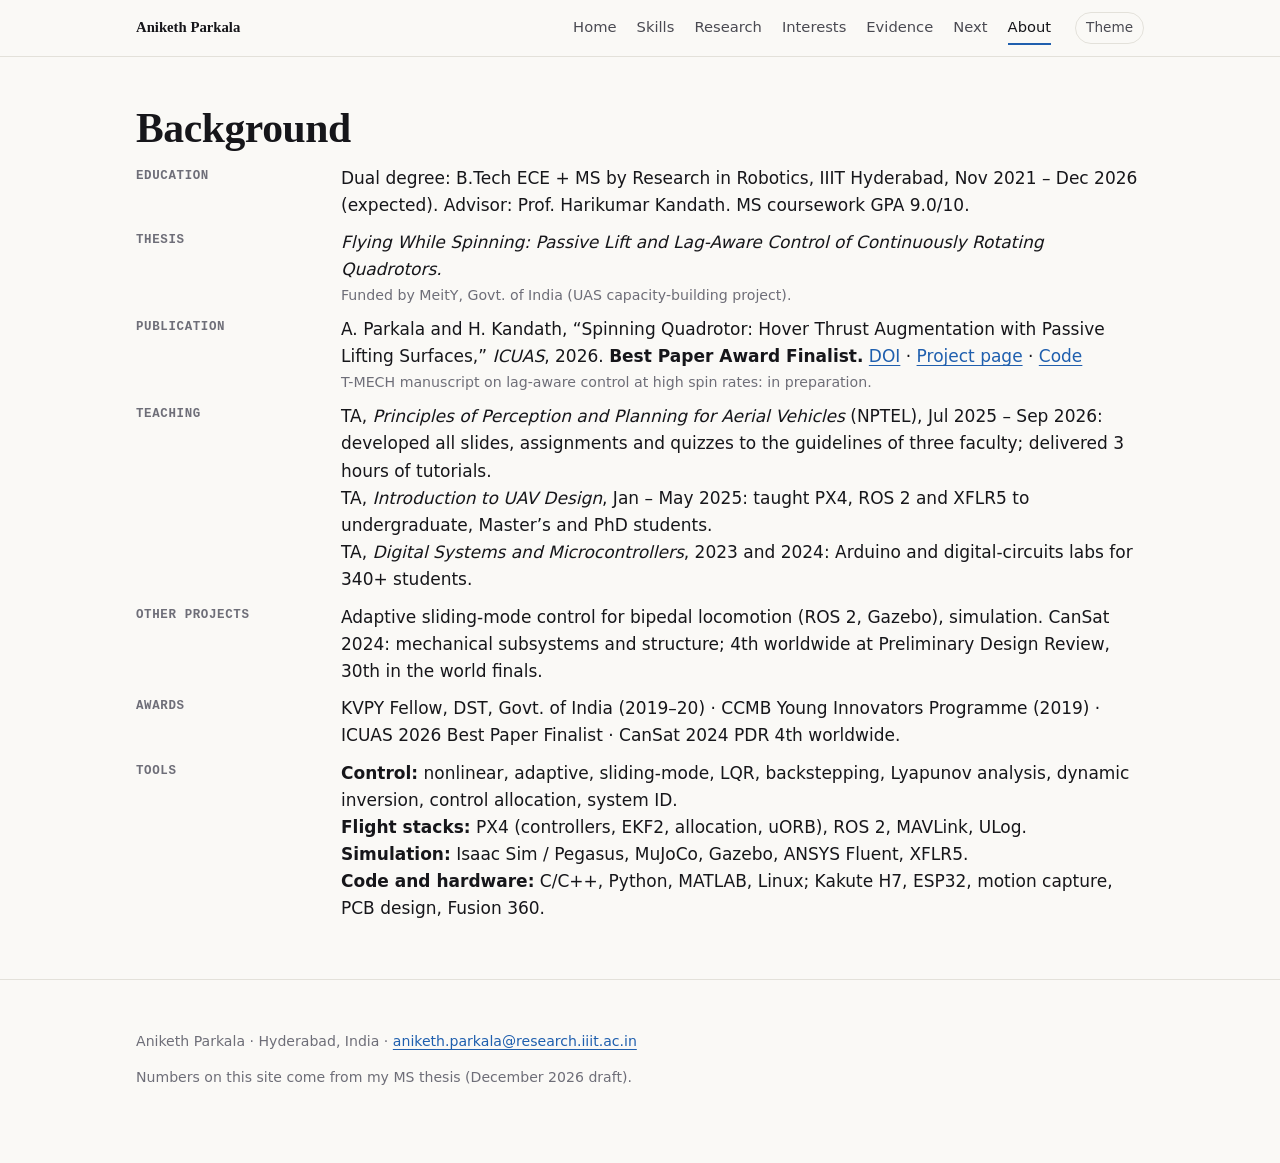
==== about.html @ 8acc59ce "Initial site" ====
<!doctype html>
<html lang="en">
<head>
<meta charset="utf-8">
<meta name="viewport" content="width=device-width, initial-scale=1">
<title>About · Aniketh Parkala</title>
<meta name="description" content="Education, publication, teaching, awards and tools.">
<link rel="stylesheet" href="style.css">
</head>
<body>
<a class="skip" href="#main">Skip to content</a>

<header class="nav">
  <div class="wrap">
    <a class="brand" href="index.html">Aniketh Parkala</a>
    <a href="index.html">Home</a><a href="skills.html">Skills</a><a href="research.html">Research</a><a href="interests.html">Interests</a><a href="evidence.html">Evidence</a><a href="next.html">Next</a><a href="about.html" aria-current="page">About</a>
    <button class="theme" id="theme" type="button" aria-label="Toggle light and dark theme">Theme</button>
  </div>
</header>

<main id="main">
<section id="background">
  <div class="wrap">
    <h1 class="page-title">Background</h1>
    <dl class="bg">
      <dt>Education</dt>
      <dd>Dual degree: B.Tech ECE + MS by Research in Robotics, IIIT Hyderabad, Nov 2021 – Dec 2026 (expected). Advisor: Prof. Harikumar Kandath. MS coursework GPA 9.0/10.</dd>

      <dt>Thesis</dt>
      <dd><em>Flying While Spinning: Passive Lift and Lag-Aware Control of Continuously Rotating Quadrotors.</em> <small>Funded by MeitY, Govt. of India (UAS capacity-building project).</small></dd>

      <dt>Publication</dt>
      <dd>A. Parkala and H. Kandath, “Spinning Quadrotor: Hover Thrust Augmentation with Passive Lifting Surfaces,” <em>ICUAS</em>, 2026. <strong>Best Paper Award Finalist.</strong> <a href="https://doi.org/10.1109/ICUAS69441.2026.11598692">DOI</a> · <a href="https://pyromania99.github.io/Spinning-drone-Lift-augumentation/">Project page</a> · <a href="https://github.com/pyromania99/spinning-quadrotor-hover">Code</a>
        <small>T-MECH manuscript on lag-aware control at high spin rates: in preparation.</small></dd>

      <dt>Teaching</dt>
      <dd>TA, <em>Principles of Perception and Planning for Aerial Vehicles</em> (NPTEL), Jul 2025 – Sep 2026: developed all slides, assignments and quizzes to the guidelines of three faculty; delivered 3 hours of tutorials.<br>
        TA, <em>Introduction to UAV Design</em>, Jan – May 2025: taught PX4, ROS 2 and XFLR5 to undergraduate, Master’s and PhD students.<br>
        TA, <em>Digital Systems and Microcontrollers</em>, 2023 and 2024: Arduino and digital-circuits labs for 340+ students.</dd>

      <dt>Other projects</dt>
      <dd>Adaptive sliding-mode control for bipedal locomotion (ROS 2, Gazebo), simulation. CanSat 2024: mechanical subsystems and structure; 4th worldwide at Preliminary Design Review, 30th in the world finals.</dd>

      <dt>Awards</dt>
      <dd>KVPY Fellow, DST, Govt. of India (2019–20) · CCMB Young Innovators Programme (2019) · ICUAS 2026 Best Paper Finalist · CanSat 2024 PDR 4th worldwide.</dd>

      <dt>Tools</dt>
      <dd><strong>Control:</strong> nonlinear, adaptive, sliding-mode, LQR, backstepping, Lyapunov analysis, dynamic inversion, control allocation, system ID.<br>
        <strong>Flight stacks:</strong> PX4 (controllers, EKF2, allocation, uORB), ROS 2, MAVLink, ULog.<br>
        <strong>Simulation:</strong> Isaac Sim / Pegasus, MuJoCo, Gazebo, ANSYS Fluent, XFLR5.<br>
        <strong>Code and hardware:</strong> C/C++, Python, MATLAB, Linux; Kakute H7, ESP32, motion capture, PCB design, Fusion 360.</dd>
    </dl>
  </div>
</section>
</main>

<footer>
  <div class="wrap">
    <p>Aniketh Parkala · Hyderabad, India · <a href="mailto:aniketh.parkala@research.iiit.ac.in">aniketh.parkala@research.iiit.ac.in</a></p>
    <p>Numbers on this site come from my MS thesis (December 2026 draft).</p>
  </div>
</footer>

<script src="script.js"></script>
</body>
</html>
---- style.css ----
/* Personal site: Aniketh Parkala. Plain CSS, no build step. */

:root {
  color-scheme: light;
  --bg: #faf9f6;
  --surface: #ffffff;
  --ink: #16161a;
  --ink-2: #4a4a52;
  --ink-3: #6e6e78;
  --line: #e3e1da;
  --accent: #1f5fae;
  --accent-ink: #ffffff;
  --hw: #2a78d6;        /* hardware (chart slot 1) */
  --sim: #eb6834;       /* simulation (chart slot 2) */
  --ana: #6250d6;
  --pub: #008300;
  --tag-ink: var(--ink);
  --hw-soft: #e8f0fb;
  --sim-soft: #fdece5;
  --ana-soft: #efedf8;
  --pub-soft: #e7f4ee;
  --serif: Georgia, "Iowan Old Style", "Palatino Linotype", Palatino, serif;
  --sans: system-ui, -apple-system, "Segoe UI", Roboto, "Helvetica Neue", Arial, sans-serif;
  --mono: ui-monospace, "SF Mono", Menlo, Consolas, monospace;
}
@media (prefers-color-scheme: dark) {
  :root:not([data-theme="light"]) {
    color-scheme: dark;
    --bg: #131316; --surface: #1b1b1f; --ink: #f0efec; --ink-2: #c3c2b7; --ink-3: #9a9a92;
    --line: #2e2e33; --accent: #7db0ee; --accent-ink: #0d0d10;
    --hw: #3987e5; --sim: #d95926; --ana: #9085e9; --pub: #2fa84f;
    --hw-soft: #3987e5; --sim-soft: #d95926; --ana-soft: #9085e9; --pub-soft: #2fa84f; --tag-ink: #0d0d10;
  }
}
:root[data-theme="dark"] {
  color-scheme: dark;
  --bg: #131316; --surface: #1b1b1f; --ink: #f0efec; --ink-2: #c3c2b7; --ink-3: #9a9a92;
  --line: #2e2e33; --accent: #7db0ee; --accent-ink: #0d0d10;
  --hw: #3987e5; --sim: #d95926; --ana: #9085e9; --pub: #2fa84f;
  --hw-soft: #3987e5; --sim-soft: #d95926; --ana-soft: #9085e9; --pub-soft: #2fa84f; --tag-ink: #0d0d10;
}

* { box-sizing: border-box; }
html { scroll-behavior: smooth; scroll-padding-top: 4.5rem; }
body {
  margin: 0; background: var(--bg); color: var(--ink);
  font: 17px/1.6 var(--sans); -webkit-font-smoothing: antialiased;
}
a { color: var(--accent); text-underline-offset: 3px; }
a:hover { text-decoration-thickness: 2px; }
:focus-visible { outline: 3px solid var(--accent); outline-offset: 2px; border-radius: 4px; }
.wrap { max-width: 1040px; margin: 0 auto; padding: 0 16px; }
.skip { position: absolute; left: -999px; }
.skip:focus { left: 16px; top: 8px; background: var(--surface); padding: 8px 12px; z-index: 10; }

/* nav */
.nav { position: sticky; top: 0; z-index: 5; background: color-mix(in srgb, var(--bg) 92%, transparent);
  backdrop-filter: blur(8px); border-bottom: 1px solid var(--line); }
.nav .wrap { display: flex; align-items: center; gap: 20px; height: 56px; overflow-x: auto; white-space: nowrap; }
.nav .brand { font-family: var(--serif); font-weight: 700; color: var(--ink); text-decoration: none; margin-right: auto; border-bottom: 0; }
.nav a { color: var(--ink-2); text-decoration: none; font-size: 0.92rem; padding: 4px 0; border-bottom: 2px solid transparent; }
.nav a[aria-current="page"] { color: var(--ink); border-bottom-color: var(--accent); }
.nav a:hover { color: var(--ink); }
.nav button { margin-left: 4px; }
.theme { background: none; border: 1px solid var(--line); color: var(--ink-2); border-radius: 999px;
  padding: 4px 10px; font: inherit; font-size: 0.85rem; cursor: pointer; }

/* hero */
.hero { padding-top: 72px; padding-bottom: 40px; }
.eyebrow { font: 600 0.8rem/1 var(--mono); letter-spacing: 0.08em; text-transform: uppercase; color: var(--ink-3); margin: 0 0 18px; }
h1 { font: 700 clamp(2.2rem, 6vw, 3.8rem)/1.08 var(--serif); letter-spacing: -0.01em; margin: 0 0 20px; max-width: 18ch; }
.lede { font-size: 1.2rem; color: var(--ink-2); max-width: 62ch; margin: 0 0 24px; }
.links { display: flex; flex-wrap: wrap; gap: 10px; margin: 0 0 40px; padding: 0; list-style: none; }
.btn { display: inline-block; padding: 9px 16px; border-radius: 8px; border: 1px solid var(--line);
  background: var(--surface); color: var(--ink); text-decoration: none; font-size: 0.95rem; }
.btn:hover { border-color: var(--accent); }
.btn.primary { background: var(--accent); color: var(--accent-ink); border-color: var(--accent); }

.stats { display: grid; grid-template-columns: repeat(4, 1fr); gap: 12px; margin: 0; padding: 0; list-style: none; }
.stat { background: var(--surface); border: 1px solid var(--line); border-radius: 12px; padding: 18px 16px; }
.stat b { display: block; font: 700 1.9rem/1.1 var(--serif); margin-bottom: 6px; }
.stat span { display: block; font-size: 0.9rem; color: var(--ink-2); line-height: 1.4; margin-bottom: 10px; }
.stat span.tag { display: inline-flex; margin: 0; font-size: 0.72rem; line-height: 1; color: var(--tag-ink); }

/* tags: colour fill + text label */
.tag { display: inline-flex; align-items: center; font: 600 0.72rem/1 var(--mono);
  letter-spacing: 0.04em; text-transform: uppercase; padding: 4px 8px; border-radius: 6px; color: var(--tag-ink); }
.tag.hw  { background: var(--hw-soft);  border: 1px solid var(--hw); }
.tag.sim { background: var(--sim-soft); border: 1px solid var(--sim); }
.tag.ana { background: var(--ana-soft); border: 1px solid var(--ana); }
.tag.pub { background: var(--pub-soft); border: 1px solid var(--pub); }

/* sections */
section { padding: 56px 0; border-top: 1px solid var(--line); }
h2 { font: 700 clamp(1.6rem, 3.5vw, 2.1rem)/1.2 var(--serif); margin: 0 0 10px; }
.sub { color: var(--ink-2); max-width: 64ch; margin: 0 0 32px; }
h3 { font: 700 1.25rem/1.3 var(--serif); margin: 0 0 8px; }

/* skills */
.strength { display: grid; grid-template-columns: 1fr 1.5fr; gap: 28px; padding: 32px 0; border-top: 1px dashed var(--line); }
.strength:first-of-type { border-top: 0; padding-top: 0; }
.strength .claim { color: var(--ink-2); margin: 0 0 12px; }
.strength ul { margin: 0; padding-left: 1.1em; }
.strength li { margin: 0 0 8px; }
.where { font: 0.82rem/1.4 var(--mono); color: var(--ink-3); margin-top: 12px; }
.tags { display: flex; gap: 6px; flex-wrap: wrap; margin-top: 12px; }
.num-hl { font-weight: 700; }

/* chart */
figure { margin: 0; }
.chart { background: var(--surface); border: 1px solid var(--line); border-radius: 12px; padding: 20px 16px 12px; }
.chart svg { width: 100%; height: auto; display: block; }
.chart text { font-family: var(--sans); fill: var(--ink-2); }
.chart .rowlabel { font-size: 12.5px; }
.chart .val { font-size: 12.5px; font-weight: 600; fill: var(--ink); paint-order: stroke; stroke: var(--surface); stroke-width: 4px; }
.chart .axis text { font-size: 11px; fill: var(--ink-3); }
.chart .grid { stroke: var(--line); stroke-width: 1; }
.chart .ref { stroke: var(--ink-2); stroke-width: 1.5; stroke-dasharray: 5 4; }
.chart .bar-hw { fill: var(--hw); } .chart .bar-sim { fill: var(--sim); }
.chart .bar:hover, .chart .bar:focus { opacity: 0.8; }
.legend { display: flex; gap: 18px; flex-wrap: wrap; font-size: 0.88rem; color: var(--ink-2); margin: 0 0 10px; }
.legend i { display: inline-block; width: 10px; height: 10px; border-radius: 2px; margin-right: 6px; background: var(--hw); }
.legend i.sim { background: var(--sim); }
figcaption { font-size: 0.88rem; color: var(--ink-2); margin-top: 12px; }
details { margin-top: 12px; font-size: 0.9rem; }
summary { cursor: pointer; color: var(--accent); }

/* timeline */
.steps { display: grid; grid-template-columns: repeat(3, 1fr); gap: 16px; margin: 0 0 36px; padding: 0; list-style: none; counter-reset: s; }
.steps li { background: var(--surface); border: 1px solid var(--line); border-radius: 12px; padding: 18px; counter-increment: s; }
.steps li::before { content: "0" counter(s); font: 600 0.8rem/1 var(--mono); color: var(--ink-3); display: block; margin-bottom: 8px; }
.steps h3 { font-size: 1.1rem; }
.steps p { margin: 0; font-size: 0.95rem; color: var(--ink-2); }
.when { font: 0.78rem/1.3 var(--mono); color: var(--ink-3); margin-bottom: 8px; display: block; }

/* ledger */
.filters { display: flex; gap: 8px; flex-wrap: wrap; margin: 0 0 14px; }
.filters button { font: inherit; font-size: 0.88rem; padding: 6px 12px; border-radius: 999px; border: 1px solid var(--line);
  background: var(--surface); color: var(--ink-2); cursor: pointer; }
.filters button[aria-pressed="true"] { background: var(--ink); color: var(--bg); border-color: var(--ink); }
.tablewrap { overflow-x: auto; border: 1px solid var(--line); border-radius: 12px; background: var(--surface); }
table { border-collapse: collapse; width: 100%; font-size: 0.93rem; min-width: 640px; }
th, td { text-align: left; padding: 12px 14px; border-bottom: 1px solid var(--line); vertical-align: top; }
th { font: 600 0.75rem/1 var(--mono); letter-spacing: 0.05em; text-transform: uppercase; color: var(--ink-3); }
tr:last-child td { border-bottom: 0; }
td.mono { font-family: var(--mono); font-size: 0.8rem; color: var(--ink-3); white-space: nowrap; }
tr[hidden] { display: none; }

/* open + direction */
.cols { display: grid; grid-template-columns: 1fr 1fr; gap: 28px; }
.card { background: var(--surface); border: 1px solid var(--line); border-radius: 12px; padding: 22px; }
.card ul { margin: 0; padding-left: 1.1em; } .card li { margin-bottom: 8px; }
.card h3 { margin-bottom: 12px; }

dl.bg { display: grid; grid-template-columns: 11em 1fr; gap: 10px 18px; margin: 0; }
dl.bg dt { font: 600 0.78rem/1.6 var(--mono); letter-spacing: 0.05em; text-transform: uppercase; color: var(--ink-3); padding-top: 2px; }
dl.bg dd { margin: 0; }
dl.bg dd small { display: block; color: var(--ink-3); }

footer { padding: 36px 0 60px; border-top: 1px solid var(--line); color: var(--ink-3); font-size: 0.88rem; }

@media (max-width: 860px) {
  .stats { grid-template-columns: repeat(2, 1fr); }
  .steps { grid-template-columns: 1fr; }
  .strength, .cols { grid-template-columns: 1fr; gap: 14px; }
  dl.bg { grid-template-columns: 1fr; gap: 2px; }
  dl.bg dd { margin-bottom: 12px; }
  .hero { padding-top: 40px; }
}
@media (max-width: 480px) { .stats { grid-template-columns: 1fr; } body { font-size: 16px; } }
@media (prefers-reduced-motion: reduce) { html { scroll-behavior: auto; } }
@media print { .nav, .filters, .theme { display: none; } section { break-inside: avoid; } }

/* subpages */
main > section:first-child { border-top: 0; padding-top: 48px; }
h1.page-title { max-width: none; font: 700 clamp(1.9rem, 4.5vw, 2.6rem)/1.15 var(--serif); margin: 0 0 12px; letter-spacing: -0.01em; }
main { min-height: 60vh; }

/* home: explore cards */
.explore { display: grid; grid-template-columns: repeat(3, 1fr); gap: 12px; margin: 0; padding: 0; list-style: none; }
.explore a { display: block; height: 100%; padding: 18px; background: var(--surface); border: 1px solid var(--line);
  border-radius: 12px; text-decoration: none; color: var(--ink); }
.explore a:hover { border-color: var(--accent); }
.explore strong { display: block; font: 700 1.15rem/1.3 var(--serif); margin-bottom: 6px; }
.explore strong::after { content: " \2192"; color: var(--accent); }
.explore span { font-size: 0.92rem; color: var(--ink-2); line-height: 1.45; display: block; }
@media (max-width: 860px) { .explore { grid-template-columns: 1fr; } }



/* research: videos */
.videos { display: grid; grid-template-columns: 2.2fr 1fr; gap: 16px; align-items: start; }
.video { margin: 0; }
.video video { display: block; width: 100%; height: auto; border-radius: 12px; border: 1px solid var(--line); background: #000; }
.video figcaption { font-size: 0.88rem; color: var(--ink-2); margin-top: 8px; }
@media (max-width: 860px) { .videos { grid-template-columns: 1fr; } .video.tall { max-width: 320px; } }

/* home: hero image */
.hero-bg { position: relative; background: var(--bg) url("media/hero.jpg") 0% 62% / 140% auto no-repeat; }
.hero-bg::before { content: ""; position: absolute; inset: 0;
  background: linear-gradient(90deg, var(--bg) 0%, color-mix(in srgb, var(--bg) 88%, transparent) 38%, color-mix(in srgb, var(--bg) 35%, transparent) 75%, color-mix(in srgb, var(--bg) 55%, transparent) 100%),
              linear-gradient(180deg, transparent 70%, var(--bg) 100%); }
.hero-bg .hero { position: relative; padding-bottom: 72px; }
.stats-wrap { padding-top: 8px; padding-bottom: 48px; }

/* home: text beside media (text left, media right), single column otherwise */
.rows { padding: 0; border-top: 1px solid var(--line); }
.row { padding: 56px 0; border-bottom: 1px solid var(--line); }
.row:last-child { border-bottom: 0; }
.row.has-media { display: grid; grid-template-columns: minmax(0, 1fr) minmax(0, 1.3fr); gap: 56px; align-items: center; }
.row-label { font: 600 0.78rem/1 var(--mono); letter-spacing: 0.1em; text-transform: uppercase; color: var(--accent); margin: 0 0 12px; }
.row-title { font: 700 clamp(2rem, 4vw, 2.8rem)/1.05 var(--sans); letter-spacing: -0.03em; margin: 0 0 16px; }
.row-text p:not(.row-label) { margin: 0 0 20px; max-width: 54ch; font-size: 1.04rem; line-height: 1.65; color: var(--ink-2); }
.row-points { list-style: none; margin: 0 0 24px; padding: 0; font: 600 0.8rem/1.9 var(--mono); letter-spacing: 0.04em; text-transform: uppercase; }
.row-points li::before { content: "— "; color: var(--ink-3); }
.row-link { font: 600 0.82rem/1 var(--mono); letter-spacing: 0.06em; text-transform: uppercase; text-decoration: none; color: var(--accent); }
.row-link:hover { text-decoration: underline; text-underline-offset: 4px; }
.clip { margin: 0; }
.clip img { display: block; width: 100%; height: auto; border-radius: 6px; border: 1px solid var(--line); background: var(--surface); }
.clip figcaption { font-size: 0.82rem; color: var(--ink-3); margin-top: 8px; }
.row.media-left { grid-template-columns: minmax(0, 1.15fr) minmax(0, 1fr); gap: 48px; }
.clip.limb { justify-self: center; }
.clip.limb img { border: 0; background: none; border-radius: 0; }
.row-center { text-align: center; padding: 104px 0; }
.row-center .row-title { font-size: clamp(2.6rem, 5.5vw, 3.8rem); margin-bottom: 24px; }
.row-center .row-text p:not(.row-label) { margin-left: auto; margin-right: auto; max-width: 62ch; font-size: 1.2rem; line-height: 1.7; }
.row-center .row-label { font-size: 0.86rem; margin-bottom: 16px; }
.row-center .row-link { font-size: 0.9rem; }
@media (max-width: 860px) { .row.has-media { grid-template-columns: 1fr; gap: 28px; } .row { padding: 40px 0; } .row-center { padding: 64px 0; } .row.media-left { grid-template-columns: 1fr; } .hero-bg { background-size: auto 100%; background-position: 70% 50%; } }

/* interests page + fill-in slots */
.fill { border: 1px dashed var(--line); border-radius: 8px; padding: 8px 12px; color: var(--ink-3) !important; font-style: italic; font-size: 0.9rem !important; margin: 16px 0 0 !important; }
.video.full video { aspect-ratio: 16 / 9; }

/* interests: boxed cards */
.interests { border-top: 0; }
.interests h1.page-title { margin-bottom: 8px; }
.interests .sub { margin-bottom: 24px; }
.cards { display: grid; grid-template-columns: 1fr 1fr; gap: 16px; align-items: stretch; }
.icard { display: flex; flex-direction: column; background: var(--surface); border: 1px solid var(--line); border-radius: 12px; padding: 24px; }
.icard .row-label { margin-bottom: 10px; }
.icard h2 { font: 700 1.55rem/1.15 var(--sans); letter-spacing: -0.02em; margin: 0 0 10px; }
.icard p:not(.row-label):not(.fill) { margin: 0 0 16px; font-size: 0.97rem; line-height: 1.6; color: var(--ink-2); }
.icard .row-link { margin-top: auto; align-self: flex-start; }
.icard .fill { margin-top: 14px !important; }
@media (max-width: 860px) { .cards { grid-template-columns: 1fr; } }
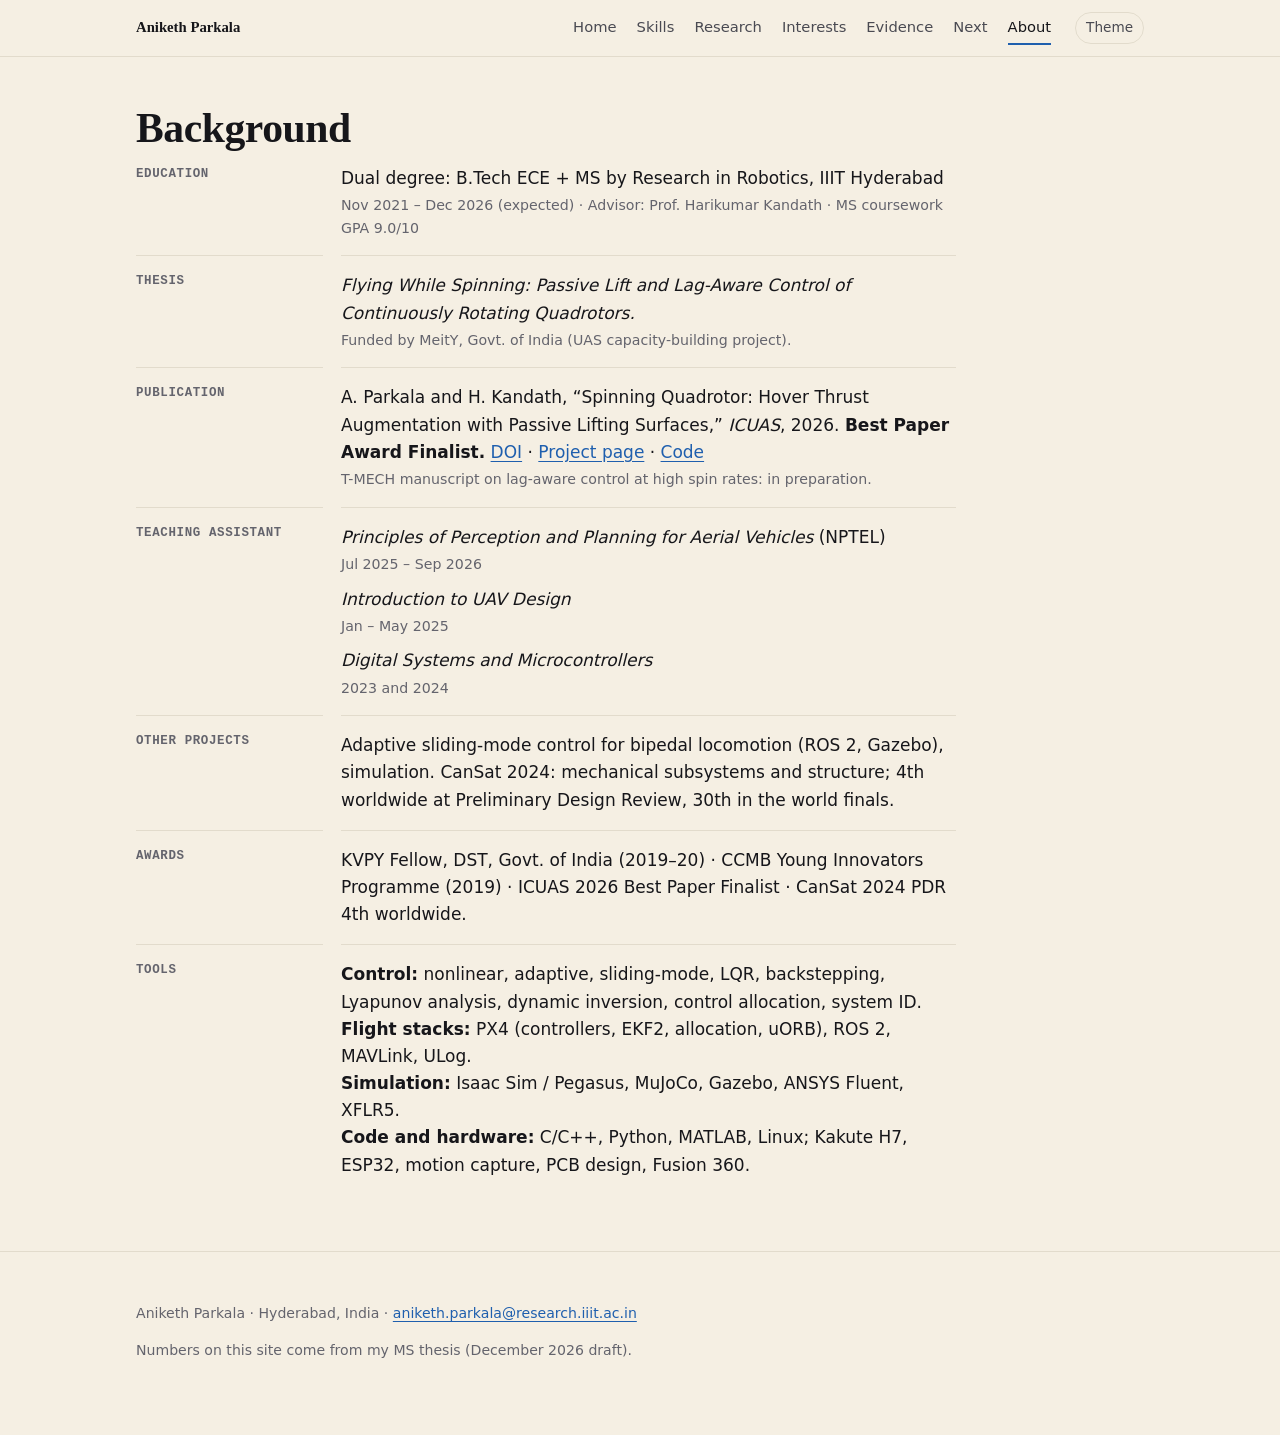
==== commit a478d2b8: "About: ruled rows, details on a second line, teaching without descriptions Co-Authored-By: Claude Op" ====
--- a/about.html
+++ b/about.html
@@ -24,7 +24,8 @@
     <h1 class="page-title">Background</h1>
     <dl class="bg">
       <dt>Education</dt>
-      <dd>Dual degree: B.Tech ECE + MS by Research in Robotics, IIIT Hyderabad, Nov 2021 – Dec 2026 (expected). Advisor: Prof. Harikumar Kandath. MS coursework GPA 9.0/10.</dd>
+      <dd>Dual degree: B.Tech ECE + MS by Research in Robotics, IIIT Hyderabad
+        <small>Nov 2021 – Dec 2026 (expected) · Advisor: Prof. Harikumar Kandath · MS coursework GPA 9.0/10</small></dd>
 
       <dt>Thesis</dt>
       <dd><em>Flying While Spinning: Passive Lift and Lag-Aware Control of Continuously Rotating Quadrotors.</em> <small>Funded by MeitY, Govt. of India (UAS capacity-building project).</small></dd>
@@ -33,10 +34,12 @@
       <dd>A. Parkala and H. Kandath, “Spinning Quadrotor: Hover Thrust Augmentation with Passive Lifting Surfaces,” <em>ICUAS</em>, 2026. <strong>Best Paper Award Finalist.</strong> <a href="https://doi.org/10.1109/ICUAS69441.2026.11598692">DOI</a> · <a href="https://pyromania99.github.io/Spinning-drone-Lift-augumentation/">Project page</a> · <a href="https://github.com/pyromania99/spinning-quadrotor-hover">Code</a>
         <small>T-MECH manuscript on lag-aware control at high spin rates: in preparation.</small></dd>
 
-      <dt>Teaching</dt>
-      <dd>TA, <em>Principles of Perception and Planning for Aerial Vehicles</em> (NPTEL), Jul 2025 – Sep 2026: developed all slides, assignments and quizzes to the guidelines of three faculty; delivered 3 hours of tutorials.<br>
-        TA, <em>Introduction to UAV Design</em>, Jan – May 2025: taught PX4, ROS 2 and XFLR5 to undergraduate, Master’s and PhD students.<br>
-        TA, <em>Digital Systems and Microcontrollers</em>, 2023 and 2024: Arduino and digital-circuits labs for 340+ students.</dd>
+      <dt>Teaching assistant</dt>
+      <dd><ul>
+        <li><em>Principles of Perception and Planning for Aerial Vehicles</em> (NPTEL) <small>Jul 2025 – Sep 2026</small></li>
+        <li><em>Introduction to UAV Design</em> <small>Jan – May 2025</small></li>
+        <li><em>Digital Systems and Microcontrollers</em> <small>2023 and 2024</small></li>
+      </ul></dd>
 
       <dt>Other projects</dt>
       <dd>Adaptive sliding-mode control for bipedal locomotion (ROS 2, Gazebo), simulation. CanSat 2024: mechanical subsystems and structure; 4th worldwide at Preliminary Design Review, 30th in the world finals.</dd>
--- a/style.css
+++ b/style.css
@@ -2,12 +2,12 @@
 
 :root {
   color-scheme: light;
-  --bg: #faf9f6;
-  --surface: #ffffff;
+  --bg: #f5efe3;        /* cream */
+  --surface: #fbf8f1;
   --ink: #16161a;
   --ink-2: #4a4a52;
-  --ink-3: #6e6e78;
-  --line: #e3e1da;
+  --ink-3: #64646d;
+  --line: #e2dbcc;
   --accent: #1f5fae;
   --accent-ink: #ffffff;
   --hw: #2a78d6;        /* hardware (chart slot 1) */
@@ -19,9 +19,12 @@
   --sim-soft: #fdece5;
   --ana-soft: #efedf8;
   --pub-soft: #e7f4ee;
+  /* Three families, one role each: serif = headings and numbers, sans = body and UI, mono = labels and metadata */
   --serif: Georgia, "Iowan Old Style", "Palatino Linotype", Palatino, serif;
   --sans: system-ui, -apple-system, "Segoe UI", Roboto, "Helvetica Neue", Arial, sans-serif;
   --mono: ui-monospace, "SF Mono", Menlo, Consolas, monospace;
+  /* hero photo: light tints it cream and fades only behind the text; dark keeps a dimming veil */
+  --hero-blend: multiply; --veil-1: 50%; --veil-2: 0%; --veil-3: 0%;
 }
 @media (prefers-color-scheme: dark) {
   :root:not([data-theme="light"]) {
@@ -30,6 +33,7 @@
     --line: #2e2e33; --accent: #7db0ee; --accent-ink: #0d0d10;
     --hw: #3987e5; --sim: #d95926; --ana: #9085e9; --pub: #2fa84f;
     --hw-soft: #3987e5; --sim-soft: #d95926; --ana-soft: #9085e9; --pub-soft: #2fa84f; --tag-ink: #0d0d10;
+    --hero-blend: normal; --veil-1: 88%; --veil-2: 35%; --veil-3: 55%;
   }
 }
 :root[data-theme="dark"] {
@@ -38,6 +42,7 @@
   --line: #2e2e33; --accent: #7db0ee; --accent-ink: #0d0d10;
   --hw: #3987e5; --sim: #d95926; --ana: #9085e9; --pub: #2fa84f;
   --hw-soft: #3987e5; --sim-soft: #d95926; --ana-soft: #9085e9; --pub-soft: #2fa84f; --tag-ink: #0d0d10;
+  --hero-blend: normal; --veil-1: 88%; --veil-2: 35%; --veil-3: 55%;
 }
 
 * { box-sizing: border-box; }
@@ -152,10 +157,15 @@
 .card ul { margin: 0; padding-left: 1.1em; } .card li { margin-bottom: 8px; }
 .card h3 { margin-bottom: 12px; }
 
-dl.bg { display: grid; grid-template-columns: 11em 1fr; gap: 10px 18px; margin: 0; }
-dl.bg dt { font: 600 0.78rem/1.6 var(--mono); letter-spacing: 0.05em; text-transform: uppercase; color: var(--ink-3); padding-top: 2px; }
+dl.bg { display: grid; grid-template-columns: 11em 1fr; gap: 0 18px; margin: 0; max-width: 820px; }
+dl.bg dt { font: 600 0.78rem/1.6 var(--mono); letter-spacing: 0.05em; text-transform: uppercase; color: var(--ink-3); }
 dl.bg dd { margin: 0; }
-dl.bg dd small { display: block; color: var(--ink-3); }
+dl.bg dd small { display: block; color: var(--ink-3); margin-top: 2px; }
+/* one ruled row per entry */
+dl.bg dt, dl.bg dd { padding: 16px 0; border-top: 1px solid var(--line); }
+dl.bg dt:first-of-type, dl.bg dt:first-of-type + dd { border-top: 0; padding-top: 0; }
+dl.bg ul { list-style: none; margin: 0; padding: 0; }
+dl.bg li + li { margin-top: 10px; }
 
 footer { padding: 36px 0 60px; border-top: 1px solid var(--line); color: var(--ink-3); font-size: 0.88rem; }
 
@@ -163,8 +173,9 @@
   .stats { grid-template-columns: repeat(2, 1fr); }
   .steps { grid-template-columns: 1fr; }
   .strength, .cols { grid-template-columns: 1fr; gap: 14px; }
-  dl.bg { grid-template-columns: 1fr; gap: 2px; }
-  dl.bg dd { margin-bottom: 12px; }
+  dl.bg { grid-template-columns: 1fr; }
+  dl.bg dt { padding-bottom: 0; }
+  dl.bg dd { border-top: 0; padding-top: 6px; }
   .hero { padding-top: 40px; }
 }
 @media (max-width: 480px) { .stats { grid-template-columns: 1fr; } body { font-size: 16px; } }
@@ -196,9 +207,9 @@
 @media (max-width: 860px) { .videos { grid-template-columns: 1fr; } .video.tall { max-width: 320px; } }
 
 /* home: hero image */
-.hero-bg { position: relative; background: var(--bg) url("media/hero.jpg") 0% 62% / 140% auto no-repeat; }
+.hero-bg { position: relative; background: var(--bg) url("media/hero.jpg") 0% 62% / 140% auto no-repeat; background-blend-mode: var(--hero-blend); }
 .hero-bg::before { content: ""; position: absolute; inset: 0;
-  background: linear-gradient(90deg, var(--bg) 0%, color-mix(in srgb, var(--bg) 88%, transparent) 38%, color-mix(in srgb, var(--bg) 35%, transparent) 75%, color-mix(in srgb, var(--bg) 55%, transparent) 100%),
+  background: linear-gradient(90deg, var(--bg) 0%, color-mix(in srgb, var(--bg) var(--veil-1), transparent) 38%, color-mix(in srgb, var(--bg) var(--veil-2), transparent) 75%, color-mix(in srgb, var(--bg) var(--veil-3), transparent) 100%),
               linear-gradient(180deg, transparent 70%, var(--bg) 100%); }
 .hero-bg .hero { position: relative; padding-bottom: 72px; }
 .stats-wrap { padding-top: 8px; padding-bottom: 48px; }
@@ -209,7 +220,7 @@
 .row:last-child { border-bottom: 0; }
 .row.has-media { display: grid; grid-template-columns: minmax(0, 1fr) minmax(0, 1.3fr); gap: 56px; align-items: center; }
 .row-label { font: 600 0.78rem/1 var(--mono); letter-spacing: 0.1em; text-transform: uppercase; color: var(--accent); margin: 0 0 12px; }
-.row-title { font: 700 clamp(2rem, 4vw, 2.8rem)/1.05 var(--sans); letter-spacing: -0.03em; margin: 0 0 16px; }
+.row-title { font: 700 clamp(2rem, 4vw, 2.8rem)/1.1 var(--serif); letter-spacing: -0.01em; margin: 0 0 16px; }
 .row-text p:not(.row-label) { margin: 0 0 20px; max-width: 54ch; font-size: 1.04rem; line-height: 1.65; color: var(--ink-2); }
 .row-points { list-style: none; margin: 0 0 24px; padding: 0; font: 600 0.8rem/1.9 var(--mono); letter-spacing: 0.04em; text-transform: uppercase; }
 .row-points li::before { content: "— "; color: var(--ink-3); }
@@ -226,7 +237,7 @@
 .row-center .row-text p:not(.row-label) { margin-left: auto; margin-right: auto; max-width: 62ch; font-size: 1.2rem; line-height: 1.7; }
 .row-center .row-label { font-size: 0.86rem; margin-bottom: 16px; }
 .row-center .row-link { font-size: 0.9rem; }
-@media (max-width: 860px) { .row.has-media { grid-template-columns: 1fr; gap: 28px; } .row { padding: 40px 0; } .row-center { padding: 64px 0; } .row.media-left { grid-template-columns: 1fr; } .hero-bg { background-size: auto 100%; background-position: 70% 50%; } }
+@media (max-width: 860px) { .row.has-media { grid-template-columns: 1fr; gap: 28px; } .row { padding: 40px 0; } .row-center { padding: 64px 0; } .row.media-left { grid-template-columns: 1fr; } .hero-bg { background-size: auto 100%; background-position: 70% 50%; --veil-2: 72%; } }
 
 /* interests page + fill-in slots */
 .fill { border: 1px dashed var(--line); border-radius: 8px; padding: 8px 12px; color: var(--ink-3) !important; font-style: italic; font-size: 0.9rem !important; margin: 16px 0 0 !important; }
@@ -239,7 +250,7 @@
 .cards { display: grid; grid-template-columns: 1fr 1fr; gap: 16px; align-items: stretch; }
 .icard { display: flex; flex-direction: column; background: var(--surface); border: 1px solid var(--line); border-radius: 12px; padding: 24px; }
 .icard .row-label { margin-bottom: 10px; }
-.icard h2 { font: 700 1.55rem/1.15 var(--sans); letter-spacing: -0.02em; margin: 0 0 10px; }
+.icard h2 { font: 700 1.55rem/1.2 var(--serif); letter-spacing: -0.01em; margin: 0 0 10px; }
 .icard p:not(.row-label):not(.fill) { margin: 0 0 16px; font-size: 0.97rem; line-height: 1.6; color: var(--ink-2); }
 .icard .row-link { margin-top: auto; align-self: flex-start; }
 .icard .fill { margin-top: 14px !important; }
